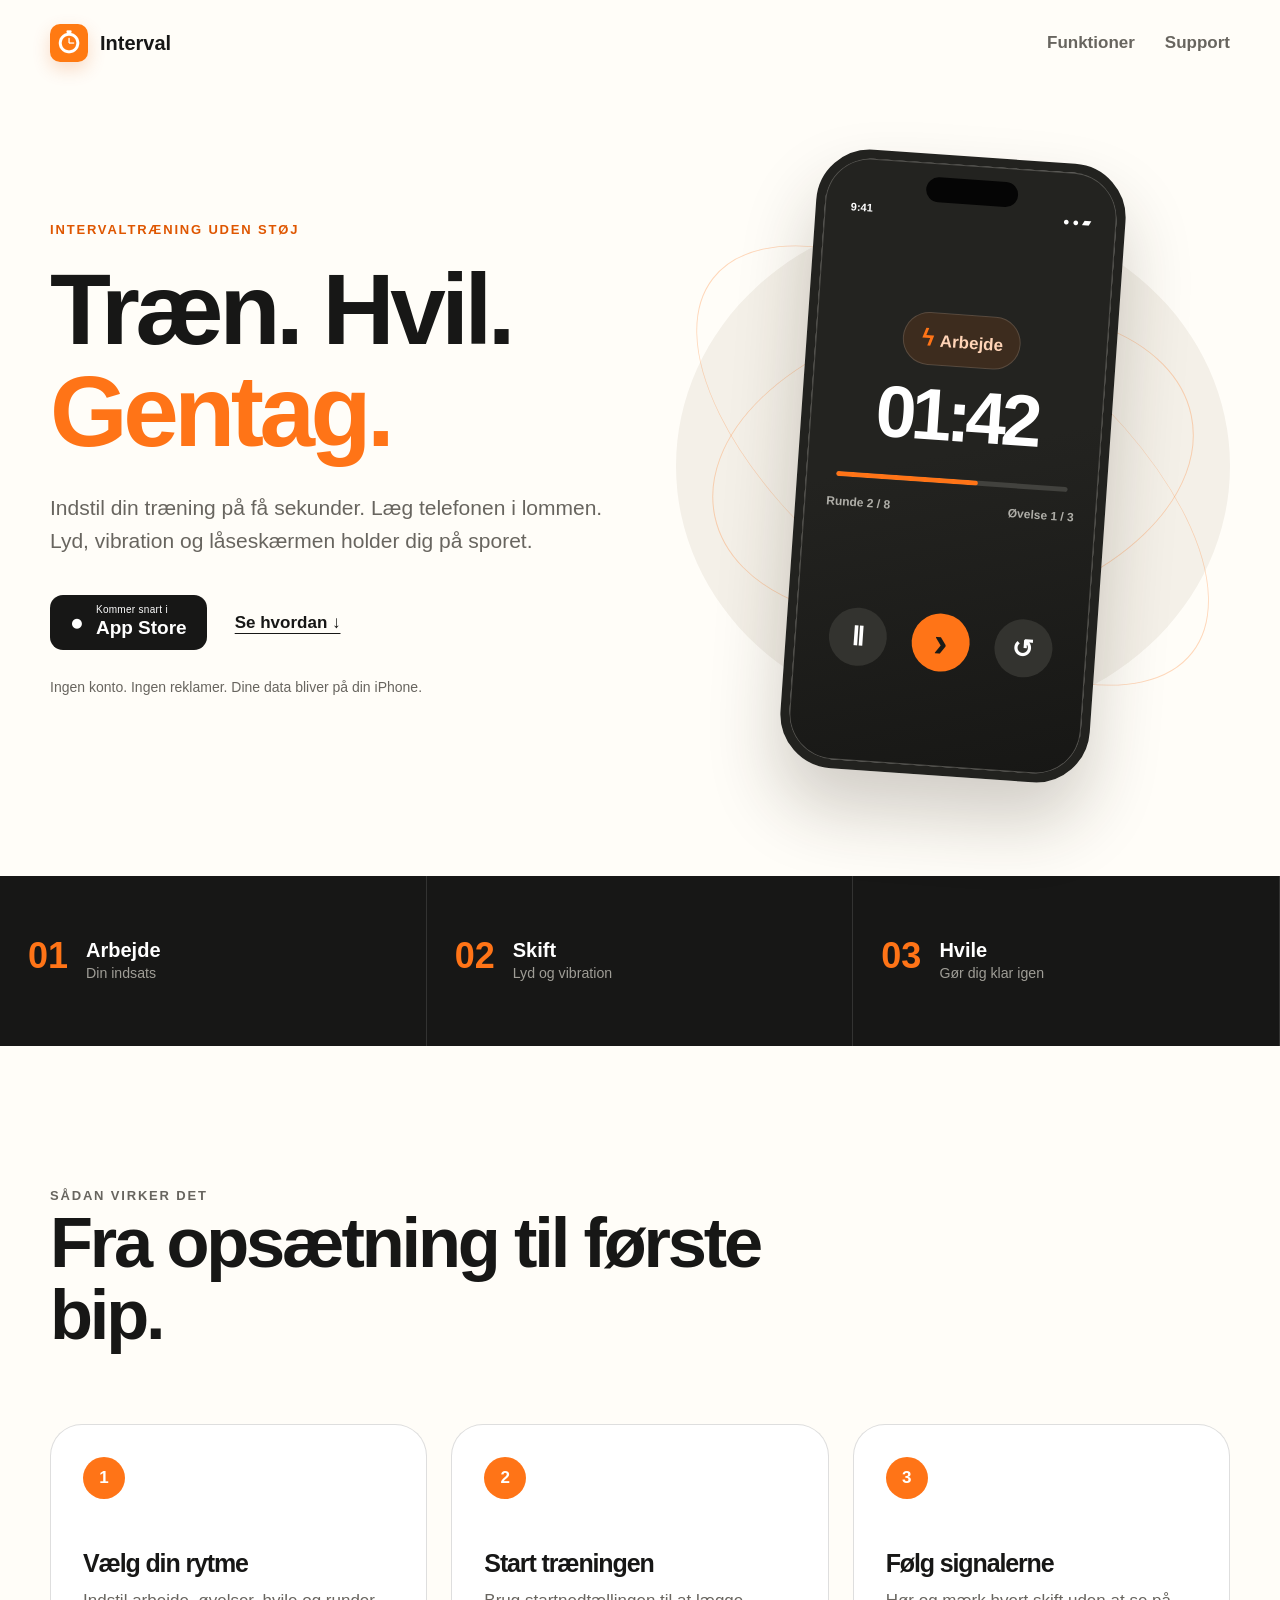
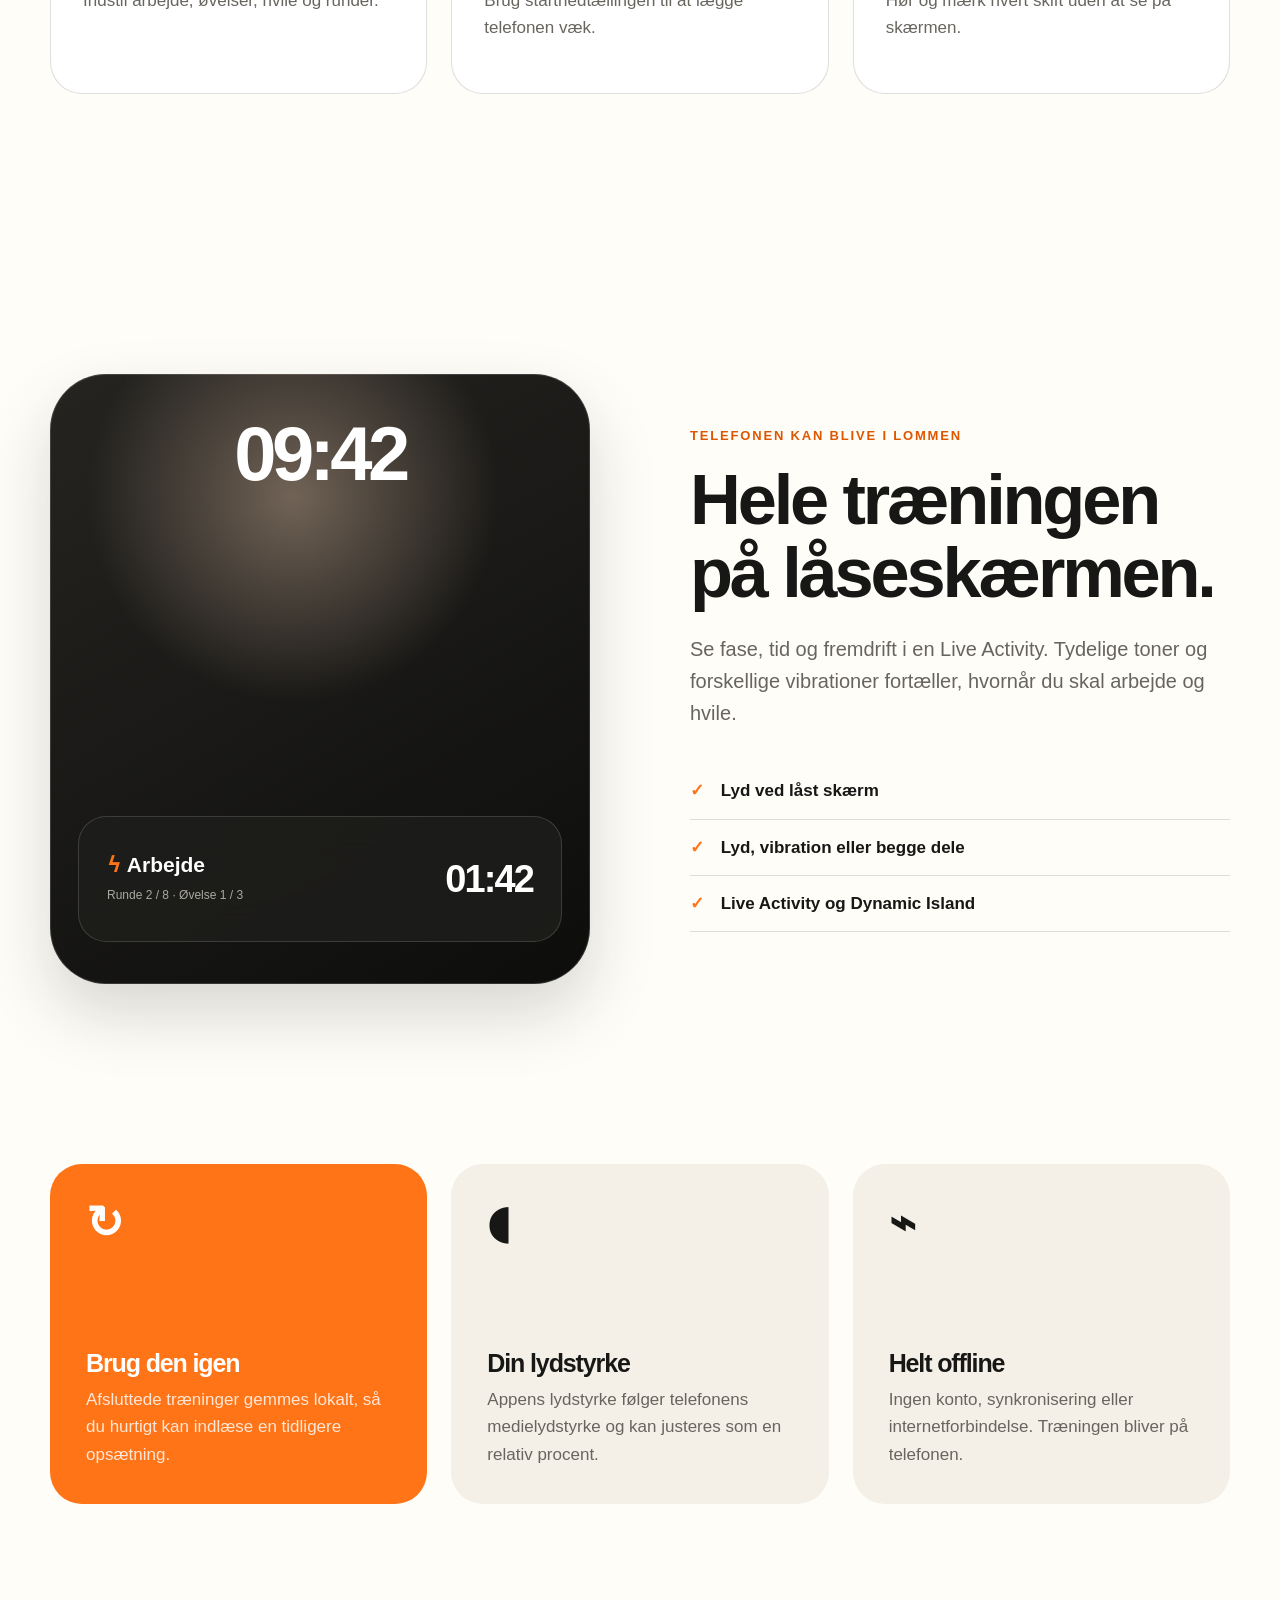
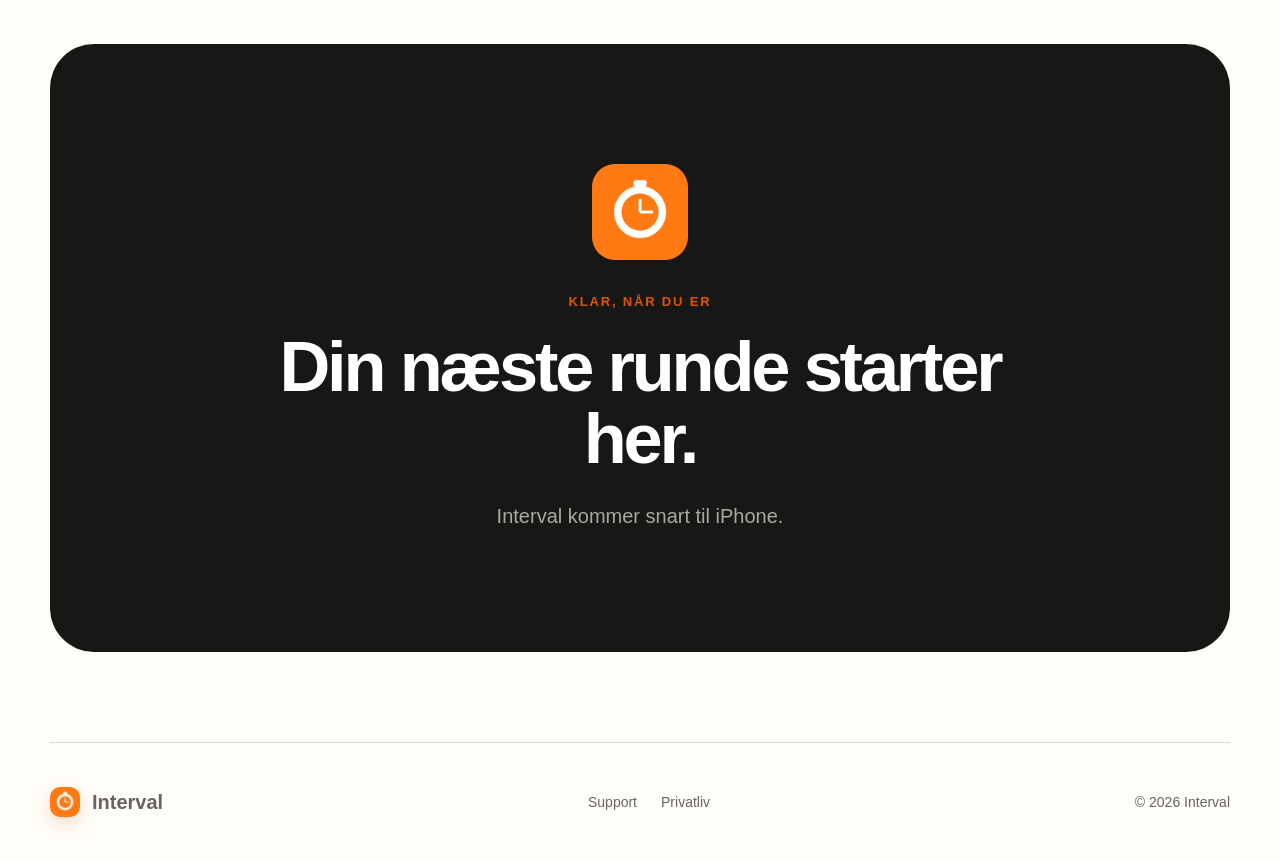
==== docs/index.html @ ed0bd110 "Prepare app for App Store release" ====
<!doctype html>
<html lang="da">
<head>
  <meta charset="utf-8">
  <meta name="viewport" content="width=device-width, initial-scale=1">
  <meta name="description" content="En enkel intervaltimer til iPhone med lyd, vibration, historik og Live Activity.">
  <meta name="theme-color" content="#ff7518">
  <title>Interval — Træn. Hvil. Gentag.</title>
  <link rel="icon" href="assets/app-icon.png">
  <link rel="stylesheet" href="styles.css">
</head>
<body>
  <header class="site-header">
    <a class="brand" href="#top" aria-label="Interval, gå til toppen">
      <img src="assets/app-icon.png" alt="" width="38" height="38">
      <span>Interval</span>
    </a>
    <nav aria-label="Hovedmenu">
      <a href="#funktioner">Funktioner</a>
      <a href="support.html">Support</a>
    </nav>
  </header>

  <main id="top">
    <section class="hero">
      <div class="hero-copy">
        <p class="eyebrow">Intervaltræning uden støj</p>
        <h1>Træn. Hvil.<br><em>Gentag.</em></h1>
        <p class="lede">Indstil din træning på få sekunder. Læg telefonen i lommen. Lyd, vibration og låseskærmen holder dig på sporet.</p>
        <div class="actions">
          <span class="store-button" aria-label="Kommer snart i App Store">
            <span class="apple" aria-hidden="true">●</span>
            <span><small>Kommer snart i</small>App Store</span>
          </span>
          <a class="text-link" href="#saadan-virker-det">Se hvordan <span aria-hidden="true">↓</span></a>
        </div>
        <p class="privacy-note">Ingen konto. Ingen reklamer. Dine data bliver på din iPhone.</p>
      </div>

      <div class="timer-stage" aria-label="Eksempel på en aktiv intervaltræning">
        <div class="orbit orbit-one"></div>
        <div class="orbit orbit-two"></div>
        <div class="phone">
          <div class="dynamic-island"></div>
          <div class="phone-status"><span>9:41</span><span>● ● ▰</span></div>
          <div class="phase-pill"><span class="bolt">ϟ</span> Arbejde</div>
          <div class="timer">01:42</div>
          <div class="progress"><span></span></div>
          <div class="rounds"><span>Runde 2 / 8</span><span>Øvelse 1 / 3</span></div>
          <div class="controls"><span>Ⅱ</span><span class="primary-control">›</span><span>↺</span></div>
        </div>
      </div>
    </section>

    <section class="signal-strip" aria-label="Træningens faser">
      <div><span>01</span><strong>Arbejde</strong><small>Din indsats</small></div>
      <div><span>02</span><strong>Skift</strong><small>Lyd og vibration</small></div>
      <div><span>03</span><strong>Hvile</strong><small>Gør dig klar igen</small></div>
    </section>

    <section class="steps section" id="saadan-virker-det">
      <div class="section-heading">
        <p class="eyebrow">Sådan virker det</p>
        <h2>Fra opsætning til første bip.</h2>
      </div>
      <ol>
        <li><span>1</span><h3>Vælg din rytme</h3><p>Indstil arbejde, øvelser, hvile og runder.</p></li>
        <li><span>2</span><h3>Start træningen</h3><p>Brug startnedtællingen til at lægge telefonen væk.</p></li>
        <li><span>3</span><h3>Følg signalerne</h3><p>Hør og mærk hvert skift uden at se på skærmen.</p></li>
      </ol>
    </section>

    <section class="lock-section section" id="funktioner">
      <div class="lock-card">
        <div class="lock-time">09:42</div>
        <div class="live-activity">
          <div><strong><span>ϟ</span> Arbejde</strong><small>Runde 2 / 8 · Øvelse 1 / 3</small></div>
          <time>01:42</time>
        </div>
      </div>
      <div class="lock-copy">
        <p class="eyebrow">Telefonen kan blive i lommen</p>
        <h2>Hele træningen på låseskærmen.</h2>
        <p>Se fase, tid og fremdrift i en Live Activity. Tydelige toner og forskellige vibrationer fortæller, hvornår du skal arbejde og hvile.</p>
        <ul>
          <li><span>✓</span> Lyd ved låst skærm</li>
          <li><span>✓</span> Lyd, vibration eller begge dele</li>
          <li><span>✓</span> Live Activity og Dynamic Island</li>
        </ul>
      </div>
    </section>

    <section class="feature-grid section">
      <article class="feature feature-orange"><span class="feature-icon">↻</span><h3>Brug den igen</h3><p>Afsluttede træninger gemmes lokalt, så du hurtigt kan indlæse en tidligere opsætning.</p></article>
      <article class="feature"><span class="feature-icon">◖</span><h3>Din lydstyrke</h3><p>Appens lydstyrke følger telefonens medielydstyrke og kan justeres som en relativ procent.</p></article>
      <article class="feature"><span class="feature-icon">⌁</span><h3>Helt offline</h3><p>Ingen konto, synkronisering eller internetforbindelse. Træningen bliver på telefonen.</p></article>
    </section>

    <section class="final-cta section">
      <img src="assets/app-icon.png" alt="Interval-appikon" width="96" height="96">
      <p class="eyebrow">Klar, når du er</p>
      <h2>Din næste runde starter her.</h2>
      <p>Interval kommer snart til iPhone.</p>
    </section>
  </main>

  <footer>
    <a class="brand footer-brand" href="#top"><img src="assets/app-icon.png" alt="" width="30" height="30"><span>Interval</span></a>
    <div><a href="support.html">Support</a><a href="privacy.html">Privatliv</a></div>
    <p>© 2026 Interval</p>
  </footer>
</body>
</html>
---- docs/styles.css ----
:root {
  --orange: #ff7417;
  --orange-dark: #df5600;
  --ink: #171716;
  --muted: #68655f;
  --cream: #f4f0e8;
  --paper: #fffdf8;
  --line: rgba(23, 23, 22, .14);
  --radius: 32px;
}

* { box-sizing: border-box; }
html { scroll-behavior: smooth; }
body {
  margin: 0;
  color: var(--ink);
  background: var(--paper);
  font-family: -apple-system, BlinkMacSystemFont, "Segoe UI", sans-serif;
  font-size: 17px;
  line-height: 1.6;
}
a { color: inherit; }
img { display: block; }

.site-header {
  width: min(1180px, calc(100% - 48px));
  min-height: 86px;
  margin: 0 auto;
  display: flex;
  align-items: center;
  justify-content: space-between;
}
.brand { display: inline-flex; align-items: center; gap: 12px; font-size: 20px; font-weight: 800; line-height: 1; text-decoration: none; }
.brand img { border-radius: 10px; box-shadow: 0 7px 18px rgba(223, 86, 0, .2); }
nav { display: flex; gap: 30px; }
nav a { color: var(--muted); font-weight: 600; text-decoration: none; }
nav a:hover { color: var(--ink); }

.hero {
  width: min(1180px, calc(100% - 48px));
  min-height: 700px;
  margin: 0 auto;
  display: grid;
  grid-template-columns: 1fr 1fr;
  align-items: center;
  gap: 72px;
  padding: 70px 0 100px;
}
.eyebrow { margin: 0 0 18px; color: var(--orange-dark); font-size: 13px; font-weight: 800; letter-spacing: .14em; text-transform: uppercase; }
h1, h2, h3 { margin-top: 0; line-height: 1.03; letter-spacing: -.045em; }
h1 { margin-bottom: 28px; font-size: clamp(64px, 7.8vw, 112px); font-weight: 800; }
h1 em { color: var(--orange); font-style: normal; }
.lede { max-width: 590px; margin: 0; color: var(--muted); font-size: 21px; line-height: 1.55; }
.actions { margin-top: 38px; display: flex; align-items: center; gap: 28px; }
.store-button { display: inline-flex; align-items: center; gap: 12px; padding: 10px 20px 11px; border-radius: 13px; color: white; background: var(--ink); font-size: 19px; font-weight: 600; line-height: 1.08; }
.store-button small { display: block; margin-bottom: 3px; font-size: 10px; font-weight: 500; line-height: 1; letter-spacing: .03em; }
.apple { font-size: 23px; }
.text-link { font-weight: 700; text-underline-offset: 5px; }
.privacy-note { margin-top: 26px; color: var(--muted); font-size: 14px; }

.timer-stage { position: relative; min-height: 600px; display: grid; place-items: center; isolation: isolate; }
.timer-stage::before { content: ""; position: absolute; inset: 9% 0; z-index: -3; border-radius: 50%; background: var(--cream); }
.orbit { position: absolute; z-index: -2; border: 1px solid rgba(255, 116, 23, .28); border-radius: 50%; }
.orbit-one { width: 88%; aspect-ratio: 1; transform: rotate(-12deg) scaleY(.62); }
.orbit-two { width: 110%; aspect-ratio: 1; transform: rotate(38deg) scaleY(.48); }
.phone { width: min(310px, 70vw); min-height: 620px; padding: 14px 22px 28px; border: 9px solid #22221f; border-radius: 54px; color: white; background: linear-gradient(165deg, #232320 0 48%, #171715 100%); box-shadow: 0 40px 70px rgba(45, 35, 24, .22), inset 0 0 0 1px #52514d; transform: rotate(4deg); }
.dynamic-island { width: 92px; height: 25px; margin: 0 auto 2px; border-radius: 99px; background: #050505; }
.phone-status { display: flex; justify-content: space-between; padding: 0 4px; font-size: 11px; font-weight: 700; }
.phase-pill { width: max-content; margin: 90px auto 0; padding: 8px 16px; border: 1px solid rgba(255,255,255,.14); border-radius: 99px; color: #ffd4b7; background: rgba(255,116,23,.12); font-weight: 700; }
.bolt { color: var(--orange); font-size: 22px; }
.timer { margin-top: 12px; font-size: 73px; font-weight: 700; line-height: 1; letter-spacing: -.07em; text-align: center; }
.progress { height: 5px; margin: 27px 8px 16px; overflow: hidden; border-radius: 9px; background: #42423e; }
.progress span { display: block; width: 61%; height: 100%; border-radius: inherit; background: var(--orange); }
.rounds { display: flex; justify-content: space-between; color: #afaea8; font-size: 12px; font-weight: 600; }
.controls { margin-top: 95px; display: flex; align-items: center; justify-content: space-around; font-size: 26px; font-weight: 600; line-height: 1; }
.controls > span { width: 58px; height: 58px; display: grid; place-items: center; border-radius: 50%; background: #33332f; }
.controls .primary-control { color: #1b1b18; background: var(--orange); font-size: 42px; }

.signal-strip { display: grid; grid-template-columns: repeat(3, 1fr); color: white; background: var(--ink); }
.signal-strip > div { min-height: 170px; padding: 42px max(28px, calc((100vw - 1180px) / 6)); display: grid; grid-template-columns: auto 1fr; align-content: center; column-gap: 18px; border-right: 1px solid rgba(255,255,255,.12); }
.signal-strip span { grid-row: 1 / span 2; color: var(--orange); font-size: 36px; font-weight: 700; line-height: 1; }
.signal-strip strong { font-size: 20px; font-weight: 700; line-height: 1.2; }
.signal-strip small { color: #9f9d96; }

.section { width: min(1180px, calc(100% - 48px)); margin: 0 auto; padding: 140px 0; }
.section-heading { max-width: 760px; margin-bottom: 72px; }
.section h2 { margin-bottom: 24px; font-size: clamp(44px, 5.5vw, 74px); font-weight: 750; }
.steps ol { margin: 0; padding: 0; display: grid; grid-template-columns: repeat(3, 1fr); gap: 24px; list-style: none; }
.steps li { min-height: 270px; padding: 32px; border: 1px solid var(--line); border-radius: var(--radius); background: white; }
.steps li > span { width: 42px; height: 42px; margin-bottom: 52px; display: grid; place-items: center; border-radius: 50%; color: white; background: var(--orange); font-weight: 800; }
.steps h3, .feature h3 { margin-bottom: 10px; font-size: 25px; }
.steps p, .feature p { margin: 0; color: var(--muted); }

.lock-section { display: grid; grid-template-columns: 1fr 1fr; align-items: center; gap: 100px; }
.lock-card { min-height: 610px; padding: 42px 28px; display: flex; flex-direction: column; justify-content: space-between; border-radius: 56px; color: white; background: radial-gradient(circle at 45% 20%, #716356, transparent 36%), linear-gradient(150deg, #252421, #0d0d0c); box-shadow: inset 0 0 0 1px rgba(255,255,255,.15), 0 30px 65px rgba(27,27,24,.17); }
.lock-time { font-size: 76px; font-weight: 600; line-height: 1; letter-spacing: -.06em; text-align: center; }
.live-activity { min-height: 126px; padding: 25px 28px; display: flex; align-items: center; justify-content: space-between; gap: 18px; border: 1px solid rgba(255,255,255,.15); border-radius: 28px; background: rgba(30,30,28,.85); backdrop-filter: blur(20px); }
.live-activity strong, .live-activity small { display: block; }
.live-activity strong { font-size: 21px; font-weight: 700; line-height: 1.25; }
.live-activity strong span { color: var(--orange); }
.live-activity small { margin-top: 8px; color: #aaa8a1; font-size: 12px; }
.live-activity time { font-size: 38px; font-weight: 700; line-height: 1; letter-spacing: -.05em; }
.lock-copy > p:not(.eyebrow) { color: var(--muted); font-size: 20px; }
.lock-copy ul { margin: 34px 0 0; padding: 0; list-style: none; }
.lock-copy li { padding: 14px 0; border-bottom: 1px solid var(--line); font-weight: 700; }
.lock-copy li span { margin-right: 12px; color: var(--orange); }

.feature-grid { display: grid; grid-template-columns: repeat(3, 1fr); gap: 24px; padding-top: 40px; }
.feature { min-height: 340px; padding: 36px; display: flex; flex-direction: column; justify-content: flex-end; border-radius: var(--radius); background: var(--cream); }
.feature-orange { color: white; background: var(--orange); }
.feature-orange p { color: rgba(255,255,255,.82); }
.feature-icon { margin-bottom: auto; font-size: 45px; font-weight: 600; line-height: 1; }
.final-cta { margin-bottom: 90px; padding: 120px 30px; border-radius: 44px; color: white; background: var(--ink); text-align: center; }
.final-cta img { margin: 0 auto 32px; border-radius: 23px; }
.final-cta h2 { max-width: 800px; margin-inline: auto; }
.final-cta p:last-child { margin: 0; color: #aaa8a1; font-size: 20px; }

footer { width: min(1180px, calc(100% - 48px)); min-height: 120px; margin: 0 auto; display: flex; align-items: center; justify-content: space-between; border-top: 1px solid var(--line); color: var(--muted); font-size: 14px; }
footer > div { display: flex; gap: 24px; }
footer a { text-decoration: none; }

.document-page { background: var(--cream); }
.document { width: min(760px, calc(100% - 48px)); margin: 70px auto 120px; padding: 72px; border-radius: 36px; background: var(--paper); box-shadow: 0 24px 70px rgba(50, 42, 33, .08); }
.document h1 { max-width: 680px; font-size: clamp(46px, 7vw, 72px); }
.document h2 { margin: 48px 0 10px; font-size: 25px; }
.document p { color: var(--muted); }
.document .updated { padding-bottom: 28px; border-bottom: 1px solid var(--line); font-size: 14px; }
.back-link { display: inline-block; margin-top: 50px; color: var(--orange-dark); font-weight: 700; text-underline-offset: 5px; }

@media (max-width: 850px) {
  .hero, .lock-section { grid-template-columns: 1fr; }
  .hero { gap: 20px; padding-top: 55px; }
  .hero-copy { text-align: center; }
  .lede { margin-inline: auto; }
  .actions { justify-content: center; }
  .timer-stage { min-height: 670px; }
  .signal-strip { grid-template-columns: 1fr; }
  .signal-strip > div { min-height: 120px; padding: 26px 30px; border-right: 0; border-bottom: 1px solid rgba(255,255,255,.12); }
  .steps ol, .feature-grid { grid-template-columns: 1fr; }
  .lock-section { gap: 60px; }
  .lock-card { width: min(520px, 100%); margin-inline: auto; }
  .feature { min-height: 290px; }
}

@media (max-width: 560px) {
  body { font-size: 16px; }
  .site-header, .hero, .section, footer { width: min(100% - 32px, 1180px); }
  .site-header { min-height: 74px; }
  nav { gap: 16px; font-size: 14px; }
  .site-header nav a:first-child { display: none; }
  .hero { padding-top: 35px; }
  h1 { font-size: 58px; }
  .lede { font-size: 18px; }
  .actions { flex-direction: column; }
  .timer-stage { min-height: 590px; }
  .phone { min-height: 560px; border-radius: 46px; }
  .phase-pill { margin-top: 65px; }
  .timer { font-size: 65px; }
  .controls { margin-top: 75px; }
  .section { padding: 90px 0; }
  .steps li { min-height: 245px; }
  .lock-card { min-height: 500px; border-radius: 38px; }
  .lock-time { font-size: 62px; }
  .live-activity { padding: 20px; }
  .live-activity time { font-size: 30px; }
  .final-cta { width: calc(100% - 32px); padding: 80px 24px; }
  footer { padding: 34px 0; flex-wrap: wrap; gap: 18px; }
  .footer-brand { width: 100%; }
  .document { width: calc(100% - 32px); margin-top: 35px; padding: 40px 24px; border-radius: 25px; }
}

@media (prefers-reduced-motion: reduce) {
  html { scroll-behavior: auto; }
}
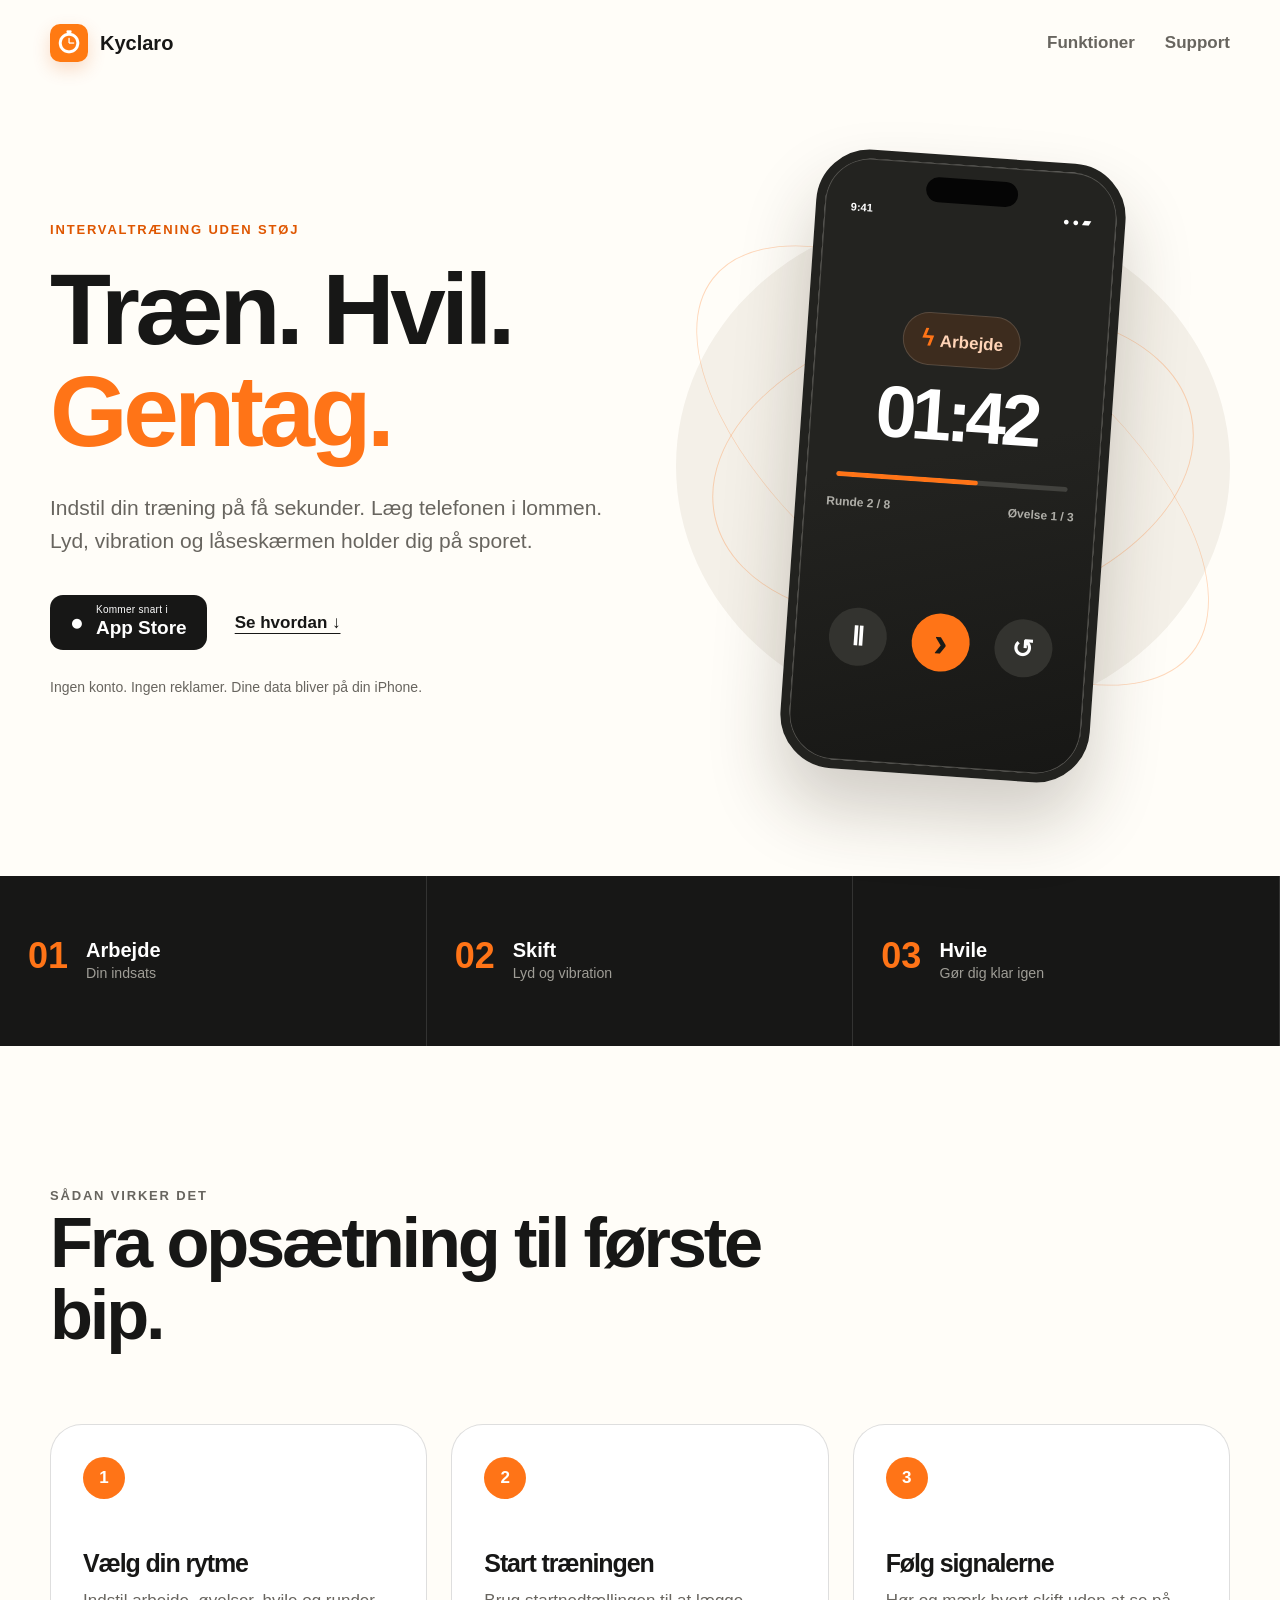
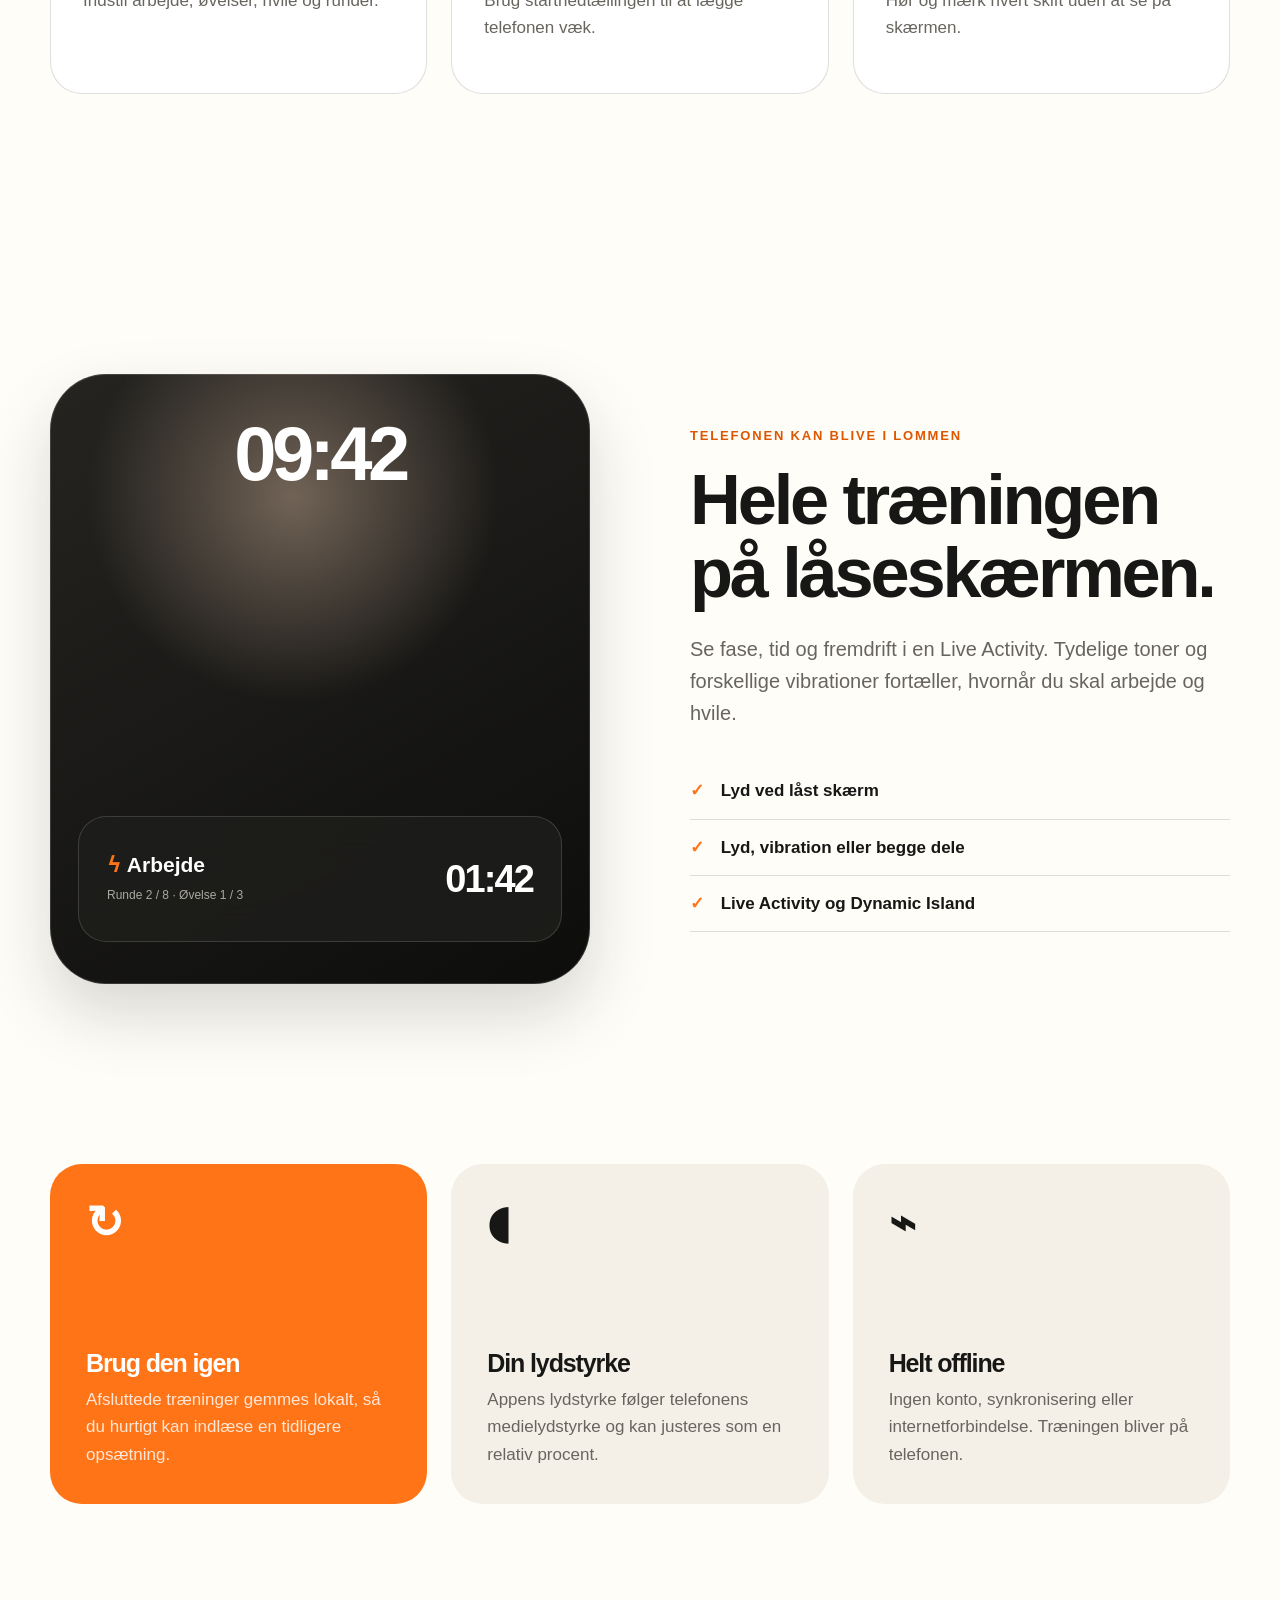
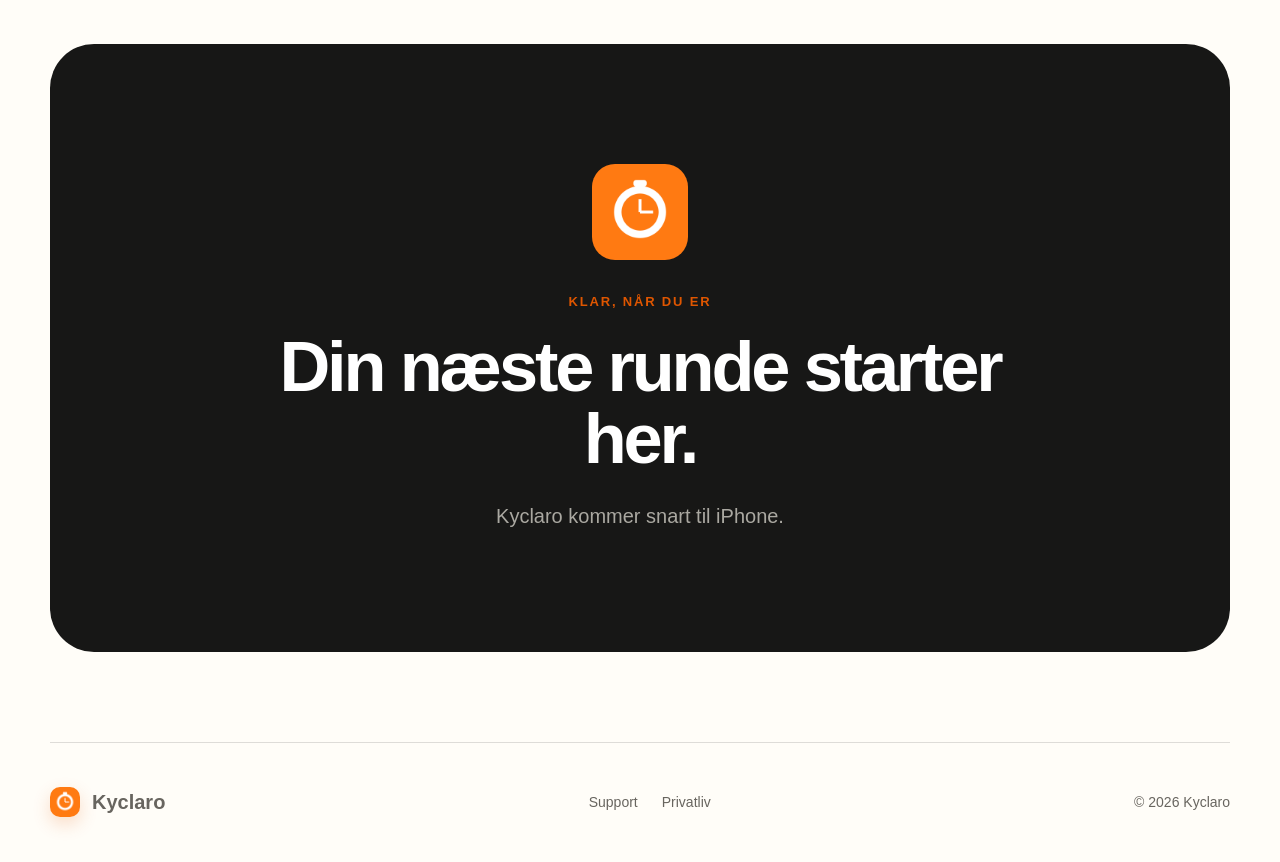
==== commit 48b94bc3: "Rename product to Kyclaro Timer" ====
--- a/docs/index.html
+++ b/docs/index.html
@@ -3,17 +3,17 @@
 <head>
   <meta charset="utf-8">
   <meta name="viewport" content="width=device-width, initial-scale=1">
-  <meta name="description" content="En enkel intervaltimer til iPhone med lyd, vibration, historik og Live Activity.">
+  <meta name="description" content="Kyclaro Timer er en enkel intervaltimer til iPhone med lyd, vibration, historik og Live Activity.">
   <meta name="theme-color" content="#ff7518">
-  <title>Interval — Træn. Hvil. Gentag.</title>
+  <title>Kyclaro Timer — Træn. Hvil. Gentag.</title>
   <link rel="icon" href="assets/app-icon.png">
   <link rel="stylesheet" href="styles.css">
 </head>
 <body>
   <header class="site-header">
-    <a class="brand" href="#top" aria-label="Interval, gå til toppen">
+    <a class="brand" href="#top" aria-label="Kyclaro, gå til toppen">
       <img src="assets/app-icon.png" alt="" width="38" height="38">
-      <span>Interval</span>
+      <span>Kyclaro</span>
     </a>
     <nav aria-label="Hovedmenu">
       <a href="#funktioner">Funktioner</a>
@@ -97,17 +97,17 @@
     </section>
 
     <section class="final-cta section">
-      <img src="assets/app-icon.png" alt="Interval-appikon" width="96" height="96">
+      <img src="assets/app-icon.png" alt="Kyclaro-appikon" width="96" height="96">
       <p class="eyebrow">Klar, når du er</p>
       <h2>Din næste runde starter her.</h2>
-      <p>Interval kommer snart til iPhone.</p>
+      <p>Kyclaro kommer snart til iPhone.</p>
     </section>
   </main>
 
   <footer>
-    <a class="brand footer-brand" href="#top"><img src="assets/app-icon.png" alt="" width="30" height="30"><span>Interval</span></a>
+    <a class="brand footer-brand" href="#top"><img src="assets/app-icon.png" alt="" width="30" height="30"><span>Kyclaro</span></a>
     <div><a href="support.html">Support</a><a href="privacy.html">Privatliv</a></div>
-    <p>© 2026 Interval</p>
+    <p>© 2026 Kyclaro</p>
   </footer>
 </body>
 </html>
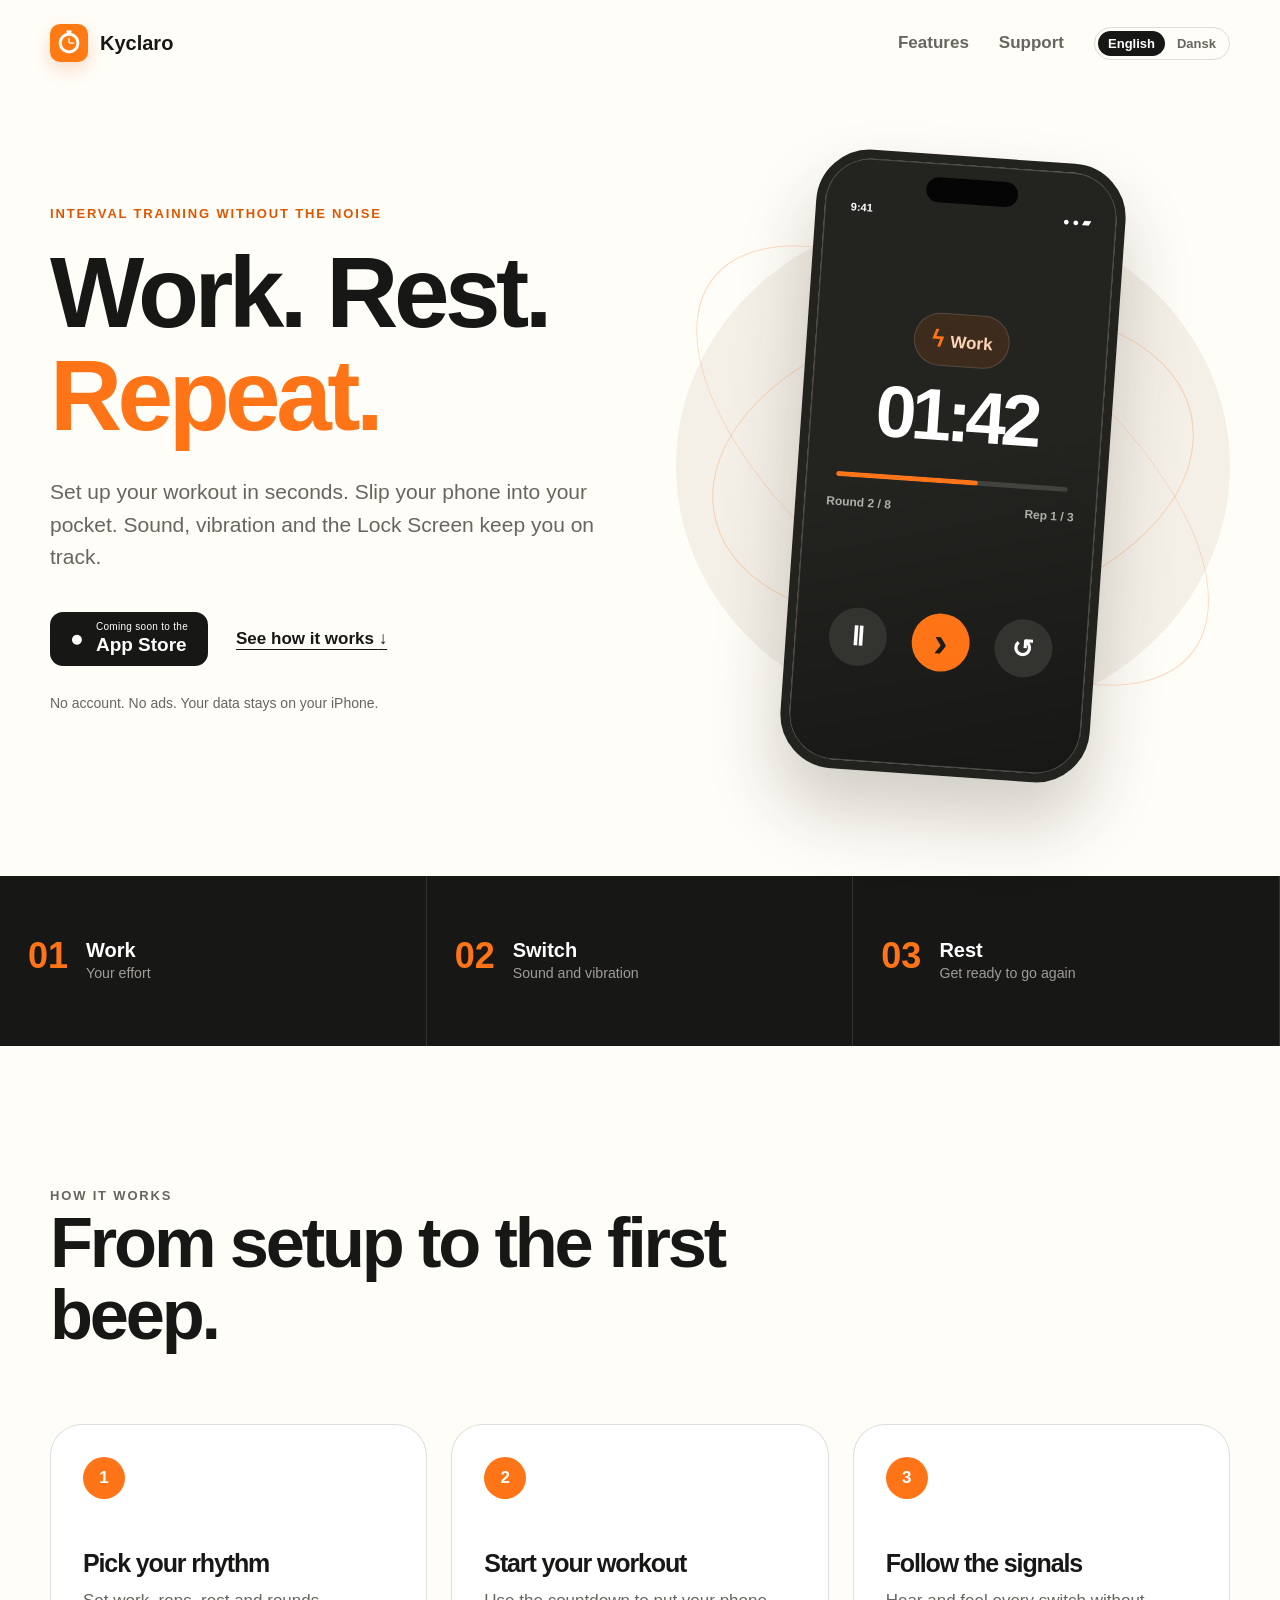
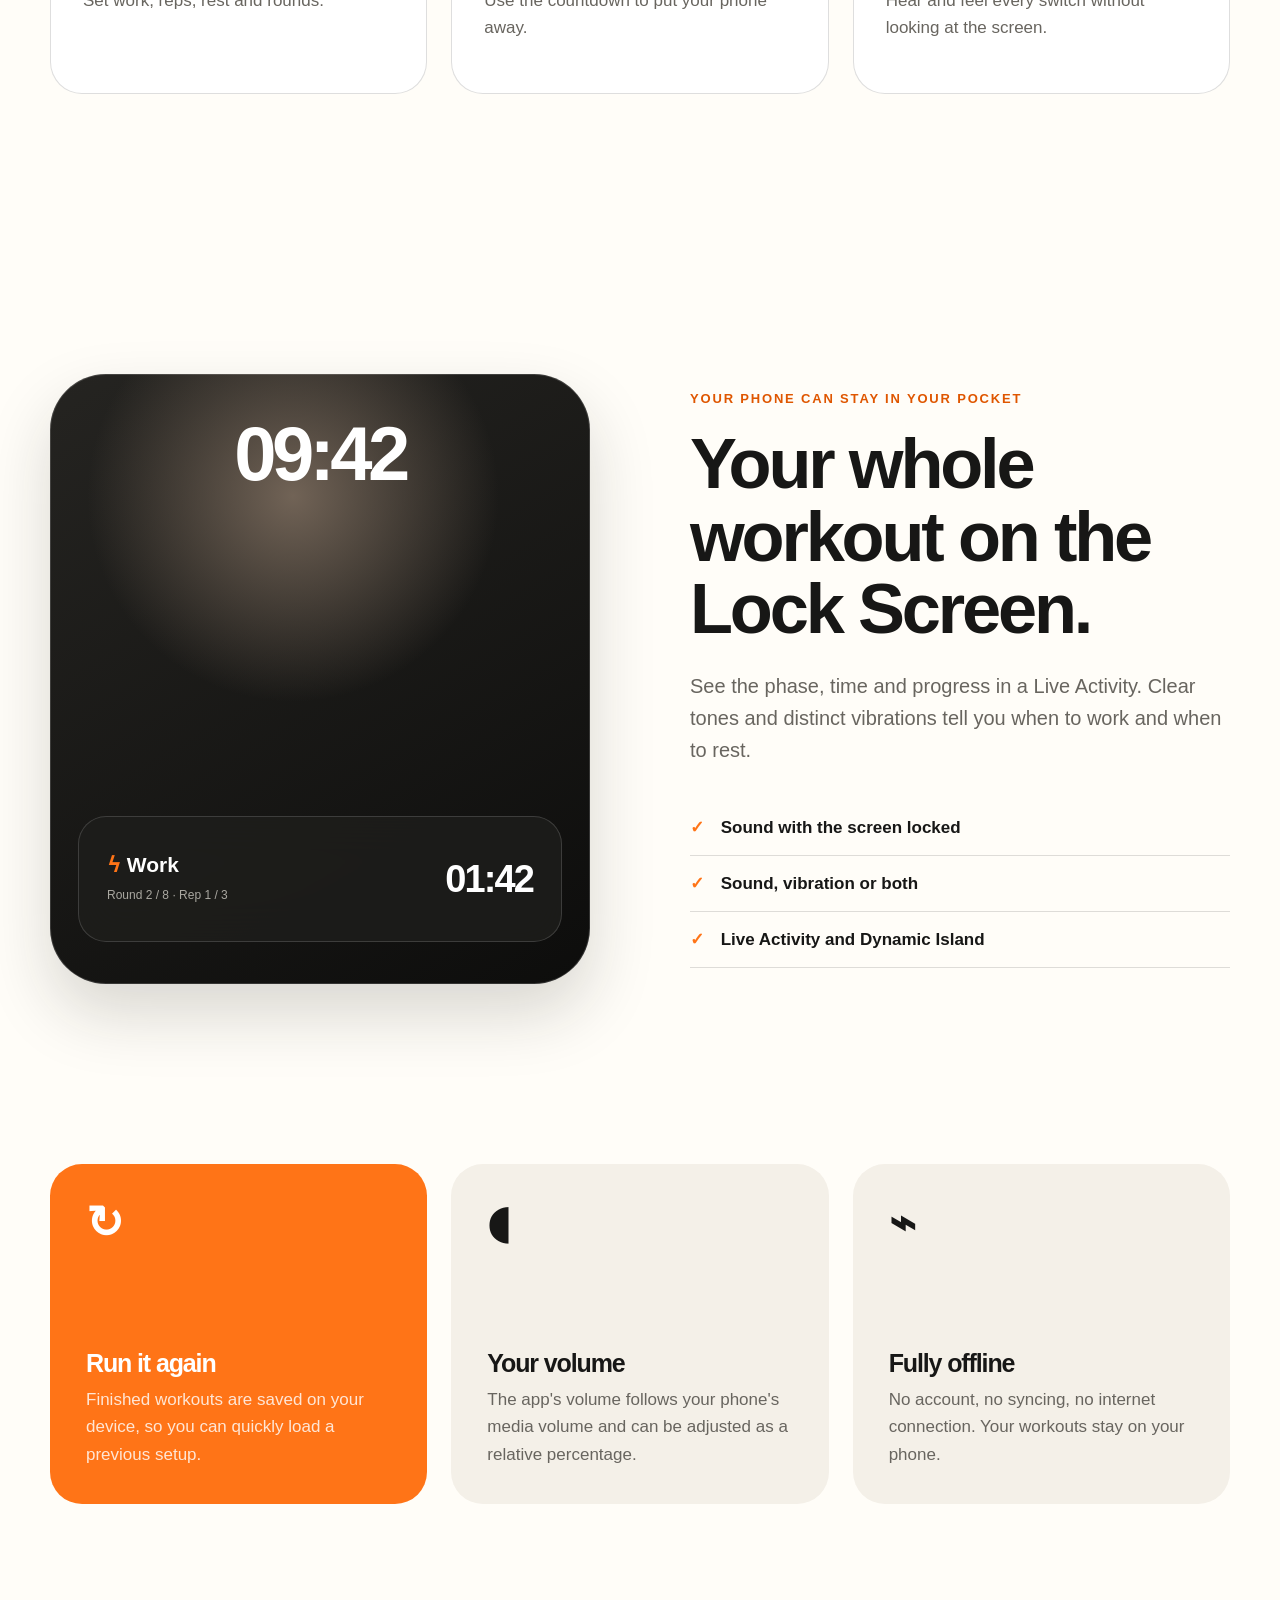
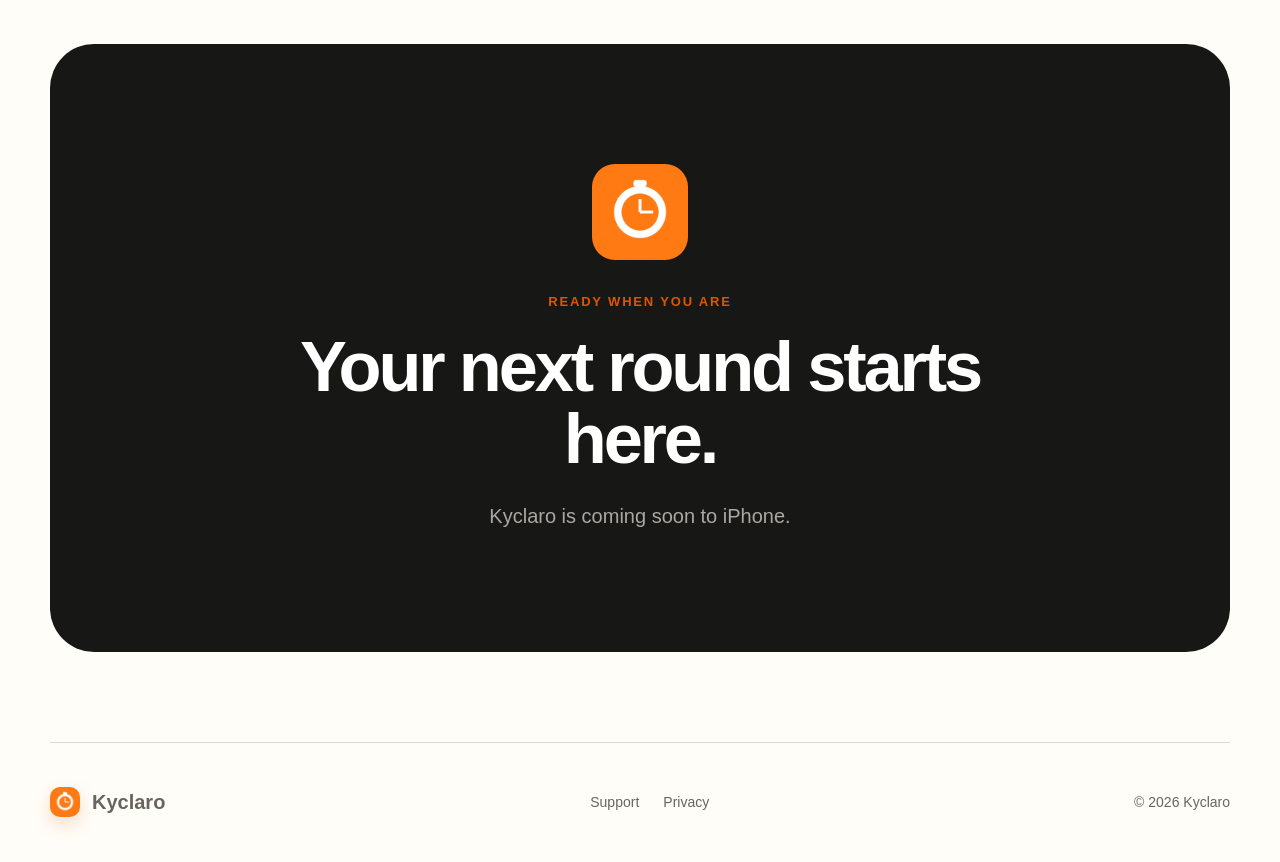
==== commit e781a692: "Make English the default language with Danish localization" ====
--- a/docs/index.html
+++ b/docs/index.html
@@ -1,112 +1,116 @@
 <!doctype html>
-<html lang="da">
+<html lang="en">
 <head>
   <meta charset="utf-8">
   <meta name="viewport" content="width=device-width, initial-scale=1">
-  <meta name="description" content="Kyclaro Timer er en enkel intervaltimer til iPhone med lyd, vibration, historik og Live Activity.">
+  <meta name="description" content="Kyclaro Timer is a simple interval timer for iPhone with sound, vibration, history and Live Activities.">
   <meta name="theme-color" content="#ff7518">
-  <title>Kyclaro Timer — Træn. Hvil. Gentag.</title>
+  <title>Kyclaro Timer — Work. Rest. Repeat.</title>
   <link rel="icon" href="assets/app-icon.png">
   <link rel="stylesheet" href="styles.css">
+  <link rel="alternate" hreflang="en" href="https://rasmusbundsgaard.dk/interval-app/">
+  <link rel="alternate" hreflang="da" href="https://rasmusbundsgaard.dk/interval-app/da/">
+  <link rel="alternate" hreflang="x-default" href="https://rasmusbundsgaard.dk/interval-app/">
 </head>
 <body>
   <header class="site-header">
-    <a class="brand" href="#top" aria-label="Kyclaro, gå til toppen">
+    <a class="brand" href="#top" aria-label="Kyclaro, back to top">
       <img src="assets/app-icon.png" alt="" width="38" height="38">
       <span>Kyclaro</span>
     </a>
-    <nav aria-label="Hovedmenu">
-      <a href="#funktioner">Funktioner</a>
+    <nav aria-label="Main menu">
+      <a href="#features">Features</a>
       <a href="support.html">Support</a>
+      <span class="lang-switch" role="group" aria-label="Language"><span aria-current="page">English</span><a href="da/index.html" hreflang="da" lang="da">Dansk</a></span>
     </nav>
   </header>
 
   <main id="top">
     <section class="hero">
       <div class="hero-copy">
-        <p class="eyebrow">Intervaltræning uden støj</p>
-        <h1>Træn. Hvil.<br><em>Gentag.</em></h1>
-        <p class="lede">Indstil din træning på få sekunder. Læg telefonen i lommen. Lyd, vibration og låseskærmen holder dig på sporet.</p>
+        <p class="eyebrow">Interval training without the noise</p>
+        <h1>Work. Rest.<br><em>Repeat.</em></h1>
+        <p class="lede">Set up your workout in seconds. Slip your phone into your pocket. Sound, vibration and the Lock Screen keep you on track.</p>
         <div class="actions">
-          <span class="store-button" aria-label="Kommer snart i App Store">
+          <span class="store-button" aria-label="Coming soon to the App Store">
             <span class="apple" aria-hidden="true">●</span>
-            <span><small>Kommer snart i</small>App Store</span>
+            <span><small>Coming soon to the</small>App Store</span>
           </span>
-          <a class="text-link" href="#saadan-virker-det">Se hvordan <span aria-hidden="true">↓</span></a>
+          <a class="text-link" href="#how-it-works">See how it works <span aria-hidden="true">↓</span></a>
         </div>
-        <p class="privacy-note">Ingen konto. Ingen reklamer. Dine data bliver på din iPhone.</p>
+        <p class="privacy-note">No account. No ads. Your data stays on your iPhone.</p>
       </div>
 
-      <div class="timer-stage" aria-label="Eksempel på en aktiv intervaltræning">
+      <div class="timer-stage" aria-label="Example of an active interval workout">
         <div class="orbit orbit-one"></div>
         <div class="orbit orbit-two"></div>
         <div class="phone">
           <div class="dynamic-island"></div>
           <div class="phone-status"><span>9:41</span><span>● ● ▰</span></div>
-          <div class="phase-pill"><span class="bolt">ϟ</span> Arbejde</div>
+          <div class="phase-pill"><span class="bolt">ϟ</span> Work</div>
           <div class="timer">01:42</div>
           <div class="progress"><span></span></div>
-          <div class="rounds"><span>Runde 2 / 8</span><span>Øvelse 1 / 3</span></div>
+          <div class="rounds"><span>Round 2 / 8</span><span>Rep 1 / 3</span></div>
           <div class="controls"><span>Ⅱ</span><span class="primary-control">›</span><span>↺</span></div>
         </div>
       </div>
     </section>
 
-    <section class="signal-strip" aria-label="Træningens faser">
-      <div><span>01</span><strong>Arbejde</strong><small>Din indsats</small></div>
-      <div><span>02</span><strong>Skift</strong><small>Lyd og vibration</small></div>
-      <div><span>03</span><strong>Hvile</strong><small>Gør dig klar igen</small></div>
+    <section class="signal-strip" aria-label="Workout phases">
+      <div><span>01</span><strong>Work</strong><small>Your effort</small></div>
+      <div><span>02</span><strong>Switch</strong><small>Sound and vibration</small></div>
+      <div><span>03</span><strong>Rest</strong><small>Get ready to go again</small></div>
     </section>
 
-    <section class="steps section" id="saadan-virker-det">
+    <section class="steps section" id="how-it-works">
       <div class="section-heading">
-        <p class="eyebrow">Sådan virker det</p>
-        <h2>Fra opsætning til første bip.</h2>
+        <p class="eyebrow">How it works</p>
+        <h2>From setup to the first beep.</h2>
       </div>
       <ol>
-        <li><span>1</span><h3>Vælg din rytme</h3><p>Indstil arbejde, øvelser, hvile og runder.</p></li>
-        <li><span>2</span><h3>Start træningen</h3><p>Brug startnedtællingen til at lægge telefonen væk.</p></li>
-        <li><span>3</span><h3>Følg signalerne</h3><p>Hør og mærk hvert skift uden at se på skærmen.</p></li>
+        <li><span>1</span><h3>Pick your rhythm</h3><p>Set work, reps, rest and rounds.</p></li>
+        <li><span>2</span><h3>Start your workout</h3><p>Use the countdown to put your phone away.</p></li>
+        <li><span>3</span><h3>Follow the signals</h3><p>Hear and feel every switch without looking at the screen.</p></li>
       </ol>
     </section>
 
-    <section class="lock-section section" id="funktioner">
+    <section class="lock-section section" id="features">
       <div class="lock-card">
         <div class="lock-time">09:42</div>
         <div class="live-activity">
-          <div><strong><span>ϟ</span> Arbejde</strong><small>Runde 2 / 8 · Øvelse 1 / 3</small></div>
+          <div><strong><span>ϟ</span> Work</strong><small>Round 2 / 8 · Rep 1 / 3</small></div>
           <time>01:42</time>
         </div>
       </div>
       <div class="lock-copy">
-        <p class="eyebrow">Telefonen kan blive i lommen</p>
-        <h2>Hele træningen på låseskærmen.</h2>
-        <p>Se fase, tid og fremdrift i en Live Activity. Tydelige toner og forskellige vibrationer fortæller, hvornår du skal arbejde og hvile.</p>
+        <p class="eyebrow">Your phone can stay in your pocket</p>
+        <h2>Your whole workout on the Lock Screen.</h2>
+        <p>See the phase, time and progress in a Live Activity. Clear tones and distinct vibrations tell you when to work and when to rest.</p>
         <ul>
-          <li><span>✓</span> Lyd ved låst skærm</li>
-          <li><span>✓</span> Lyd, vibration eller begge dele</li>
-          <li><span>✓</span> Live Activity og Dynamic Island</li>
+          <li><span>✓</span> Sound with the screen locked</li>
+          <li><span>✓</span> Sound, vibration or both</li>
+          <li><span>✓</span> Live Activity and Dynamic Island</li>
         </ul>
       </div>
     </section>
 
     <section class="feature-grid section">
-      <article class="feature feature-orange"><span class="feature-icon">↻</span><h3>Brug den igen</h3><p>Afsluttede træninger gemmes lokalt, så du hurtigt kan indlæse en tidligere opsætning.</p></article>
-      <article class="feature"><span class="feature-icon">◖</span><h3>Din lydstyrke</h3><p>Appens lydstyrke følger telefonens medielydstyrke og kan justeres som en relativ procent.</p></article>
-      <article class="feature"><span class="feature-icon">⌁</span><h3>Helt offline</h3><p>Ingen konto, synkronisering eller internetforbindelse. Træningen bliver på telefonen.</p></article>
+      <article class="feature feature-orange"><span class="feature-icon">↻</span><h3>Run it again</h3><p>Finished workouts are saved on your device, so you can quickly load a previous setup.</p></article>
+      <article class="feature"><span class="feature-icon">◖</span><h3>Your volume</h3><p>The app's volume follows your phone's media volume and can be adjusted as a relative percentage.</p></article>
+      <article class="feature"><span class="feature-icon">⌁</span><h3>Fully offline</h3><p>No account, no syncing, no internet connection. Your workouts stay on your phone.</p></article>
     </section>
 
     <section class="final-cta section">
-      <img src="assets/app-icon.png" alt="Kyclaro-appikon" width="96" height="96">
-      <p class="eyebrow">Klar, når du er</p>
-      <h2>Din næste runde starter her.</h2>
-      <p>Kyclaro kommer snart til iPhone.</p>
+      <img src="assets/app-icon.png" alt="Kyclaro app icon" width="96" height="96">
+      <p class="eyebrow">Ready when you are</p>
+      <h2>Your next round starts here.</h2>
+      <p>Kyclaro is coming soon to iPhone.</p>
     </section>
   </main>
 
   <footer>
     <a class="brand footer-brand" href="#top"><img src="assets/app-icon.png" alt="" width="30" height="30"><span>Kyclaro</span></a>
-    <div><a href="support.html">Support</a><a href="privacy.html">Privatliv</a></div>
+    <div><a href="support.html">Support</a><a href="privacy.html">Privacy</a></div>
     <p>© 2026 Kyclaro</p>
   </footer>
 </body>
--- a/docs/styles.css
+++ b/docs/styles.css
@@ -32,9 +32,14 @@
 }
 .brand { display: inline-flex; align-items: center; gap: 12px; font-size: 20px; font-weight: 800; line-height: 1; text-decoration: none; }
 .brand img { border-radius: 10px; box-shadow: 0 7px 18px rgba(223, 86, 0, .2); }
-nav { display: flex; gap: 30px; }
+nav { display: flex; align-items: center; gap: 30px; }
 nav a { color: var(--muted); font-weight: 600; text-decoration: none; }
 nav a:hover { color: var(--ink); }
+.lang-switch { display: inline-flex; align-items: center; gap: 2px; padding: 3px; border: 1px solid var(--line); border-radius: 99px; font-size: 13px; font-weight: 700; line-height: 1; }
+.lang-switch > * { padding: 6px 10px; border-radius: 99px; }
+.lang-switch [aria-current] { color: white; background: var(--ink); }
+.lang-switch a { color: var(--muted); font-weight: inherit; }
+.lang-switch a:hover { color: var(--orange-dark); }
 
 .hero {
   width: min(1180px, calc(100% - 48px));
@@ -147,7 +152,9 @@
   .site-header, .hero, .section, footer { width: min(100% - 32px, 1180px); }
   .site-header { min-height: 74px; }
   nav { gap: 16px; font-size: 14px; }
-  .site-header nav a:first-child { display: none; }
+  .site-header nav > a:first-child { display: none; }
+  .lang-switch > * { padding: 5px 9px; }
+  .lang-switch [aria-current] { display: none; }
   .hero { padding-top: 35px; }
   h1 { font-size: 58px; }
   .lede { font-size: 18px; }
